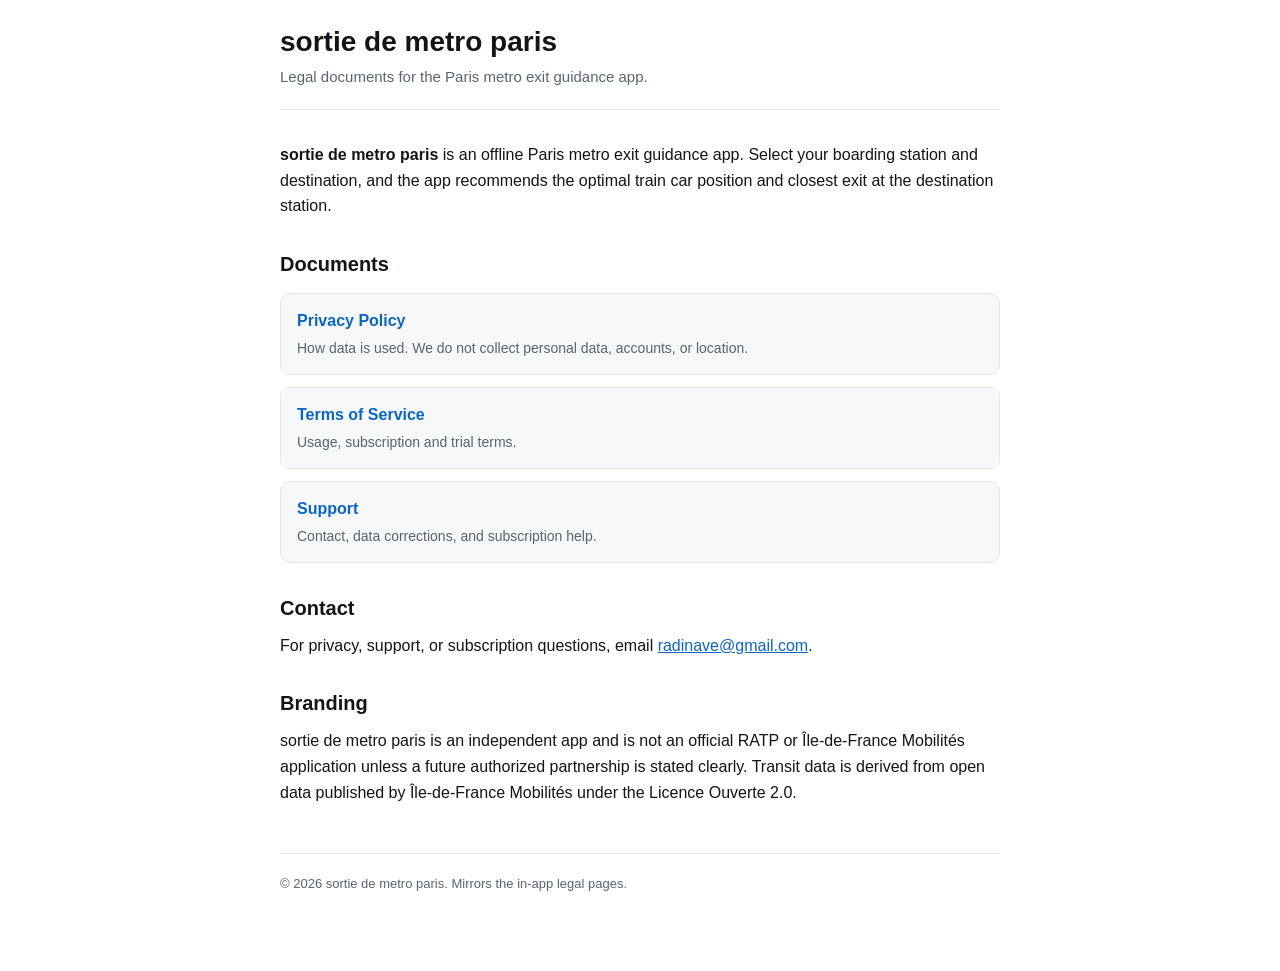
==== index.html @ 69dfb4b4 "Initial commit: static legal pages for sortie de metro paris Mirrors the in-app legal pages from app" ====
<!doctype html>
<html lang="en">
  <head>
    <meta charset="utf-8" />
    <meta name="viewport" content="width=device-width,initial-scale=1" />
    <title>sortie de metro paris — Legal</title>
    <link rel="stylesheet" href="style.css" />
  </head>
  <body>
    <main>
      <header>
        <h1>sortie de metro paris</h1>
        <p class="subtitle">Legal documents for the Paris metro exit guidance app.</p>
      </header>

      <p>
        <strong>sortie de metro paris</strong> is an offline Paris metro exit guidance app.
        Select your boarding station and destination, and the app recommends the optimal
        train car position and closest exit at the destination station.
      </p>

      <h2>Documents</h2>
      <ul class="nav">
        <li>
          <a href="privacy.html">Privacy Policy</a>
          <div class="desc">How data is used. We do not collect personal data, accounts, or location.</div>
        </li>
        <li>
          <a href="terms.html">Terms of Service</a>
          <div class="desc">Usage, subscription and trial terms.</div>
        </li>
        <li>
          <a href="support.html">Support</a>
          <div class="desc">Contact, data corrections, and subscription help.</div>
        </li>
      </ul>

      <h2>Contact</h2>
      <p>For privacy, support, or subscription questions, email
        <a href="mailto:radinave@gmail.com">radinave@gmail.com</a>.
      </p>

      <h2>Branding</h2>
      <p>
        sortie de metro paris is an independent app and is not an official RATP or
        Île-de-France Mobilités application unless a future authorized partnership is
        stated clearly. Transit data is derived from open data published by
        Île-de-France Mobilités under the Licence Ouverte 2.0.
      </p>

      <footer>
        <p>&copy; 2026 sortie de metro paris. Mirrors the in-app legal pages.</p>
      </footer>
    </main>
  </body>
</html>
---- style.css ----
:root {
  color-scheme: light dark;
  --bg: #ffffff;
  --fg: #111418;
  --muted: #5a6470;
  --accent: #0b66c2;
  --border: #e3e6eb;
  --card: #f6f8fa;
}
@media (prefers-color-scheme: dark) {
  :root {
    --bg: #0e1116;
    --fg: #e6e8eb;
    --muted: #9aa3ad;
    --accent: #6ab0ff;
    --border: #20262e;
    --card: #161a20;
  }
}
* { box-sizing: border-box; }
html, body { margin: 0; padding: 0; }
body {
  background: var(--bg);
  color: var(--fg);
  font: 16px/1.6 -apple-system, BlinkMacSystemFont, "Segoe UI", Roboto, "Helvetica Neue", Arial, sans-serif;
  padding: 24px 16px 64px;
}
main {
  max-width: 720px;
  margin: 0 auto;
}
header {
  border-bottom: 1px solid var(--border);
  margin-bottom: 32px;
  padding-bottom: 20px;
}
header .breadcrumb {
  font-size: 13px;
  color: var(--muted);
  margin-bottom: 8px;
}
header .breadcrumb a { color: var(--muted); text-decoration: none; }
header .breadcrumb a:hover { color: var(--accent); text-decoration: underline; }
h1 { font-size: 28px; line-height: 1.25; margin: 0 0 6px; font-weight: 700; }
.subtitle { color: var(--muted); font-size: 15px; margin: 0; }
h2 { font-size: 20px; line-height: 1.3; margin: 32px 0 12px; font-weight: 600; }
p { margin: 0 0 12px; }
a { color: var(--accent); }
ul.nav {
  list-style: none;
  padding: 0;
  margin: 16px 0 0;
  display: grid;
  gap: 12px;
}
ul.nav li {
  background: var(--card);
  border: 1px solid var(--border);
  border-radius: 10px;
  padding: 14px 16px;
}
ul.nav li a {
  text-decoration: none;
  font-weight: 600;
  font-size: 16px;
}
ul.nav li .desc {
  color: var(--muted);
  font-size: 14px;
  margin-top: 4px;
}
footer {
  margin-top: 48px;
  padding-top: 20px;
  border-top: 1px solid var(--border);
  color: var(--muted);
  font-size: 13px;
}
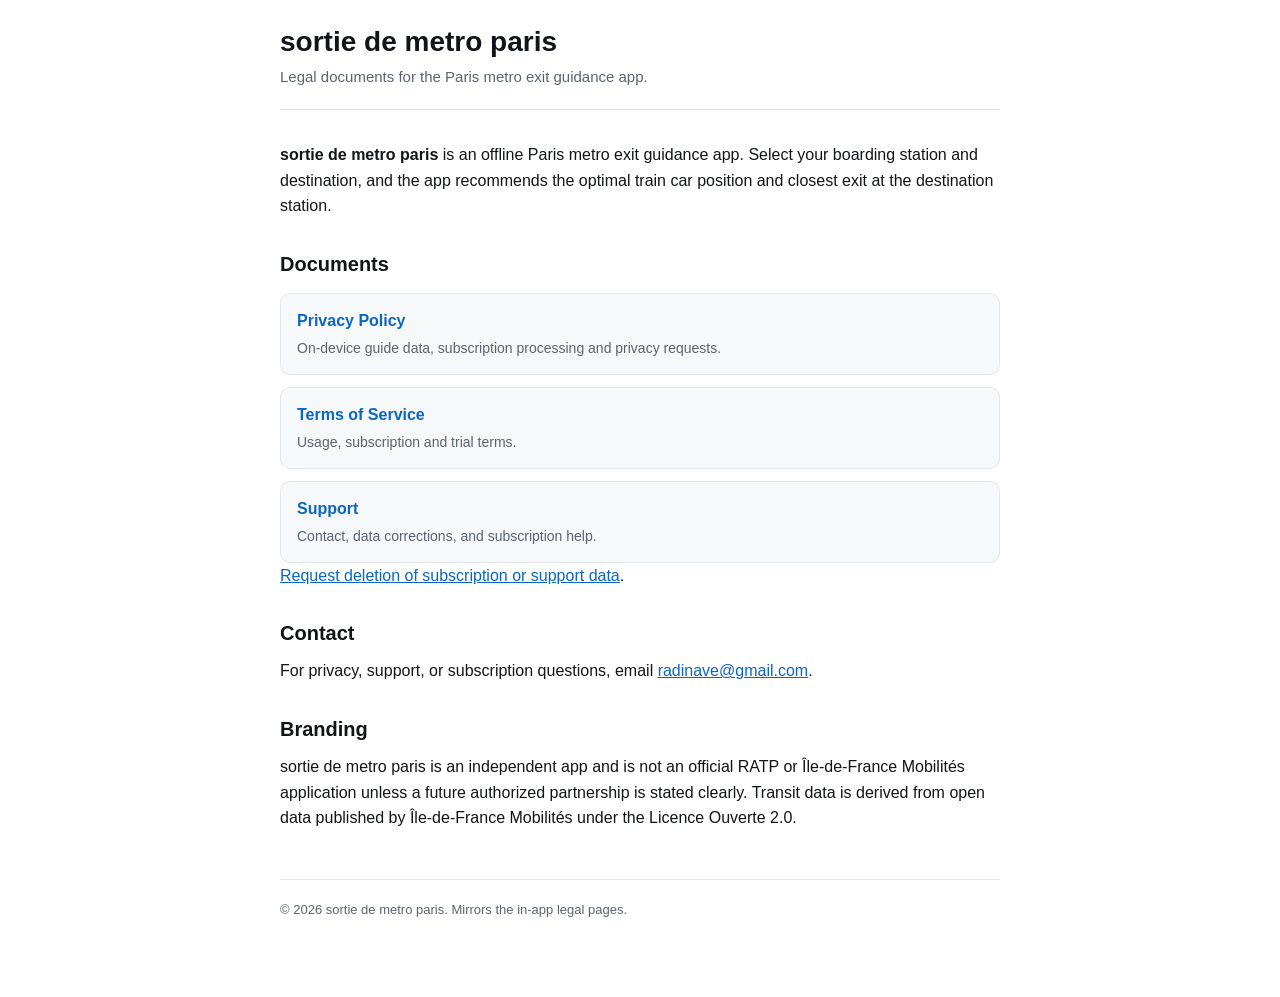
==== commit cc8db2e8: "Correct privacy disclosures and add data deletion page" ====
--- a/index.html
+++ b/index.html
@@ -1,56 +1,58 @@
-<!doctype html>
-<html lang="en">
-  <head>
-    <meta charset="utf-8" />
-    <meta name="viewport" content="width=device-width,initial-scale=1" />
-    <title>sortie de metro paris — Legal</title>
-    <link rel="stylesheet" href="style.css" />
-  </head>
-  <body>
-    <main>
-      <header>
-        <h1>sortie de metro paris</h1>
-        <p class="subtitle">Legal documents for the Paris metro exit guidance app.</p>
-      </header>
-
-      <p>
-        <strong>sortie de metro paris</strong> is an offline Paris metro exit guidance app.
-        Select your boarding station and destination, and the app recommends the optimal
-        train car position and closest exit at the destination station.
-      </p>
-
-      <h2>Documents</h2>
-      <ul class="nav">
-        <li>
-          <a href="privacy.html">Privacy Policy</a>
-          <div class="desc">How data is used. We do not collect personal data, accounts, or location.</div>
-        </li>
-        <li>
-          <a href="terms.html">Terms of Service</a>
-          <div class="desc">Usage, subscription and trial terms.</div>
-        </li>
-        <li>
-          <a href="support.html">Support</a>
-          <div class="desc">Contact, data corrections, and subscription help.</div>
-        </li>
+<!doctype html>
+<html lang="en">
+  <head>
+    <meta charset="utf-8" />
+    <meta name="viewport" content="width=device-width,initial-scale=1" />
+    <title>sortie de metro paris — Legal</title>
+    <link rel="stylesheet" href="style.css" />
+  </head>
+  <body>
+    <main>
+      <header>
+        <h1>sortie de metro paris</h1>
+        <p class="subtitle">Legal documents for the Paris metro exit guidance app.</p>
+      </header>
+
+      <p>
+        <strong>sortie de metro paris</strong> is an offline Paris metro exit guidance app.
+        Select your boarding station and destination, and the app recommends the optimal
+        train car position and closest exit at the destination station.
+      </p>
+
+      <h2>Documents</h2>
+      <ul class="nav">
+        <li>
+          <a href="privacy.html">Privacy Policy</a>
+          <div class="desc">On-device guide data, subscription processing and privacy requests.</div>
+        </li>
+        <li>
+          <a href="terms.html">Terms of Service</a>
+          <div class="desc">Usage, subscription and trial terms.</div>
+        </li>
+        <li>
+          <a href="support.html">Support</a>
+          <div class="desc">Contact, data corrections, and subscription help.</div>
+        </li>
       </ul>
 
-      <h2>Contact</h2>
-      <p>For privacy, support, or subscription questions, email
-        <a href="mailto:radinave@gmail.com">radinave@gmail.com</a>.
-      </p>
-
-      <h2>Branding</h2>
-      <p>
-        sortie de metro paris is an independent app and is not an official RATP or
-        Île-de-France Mobilités application unless a future authorized partnership is
-        stated clearly. Transit data is derived from open data published by
-        Île-de-France Mobilités under the Licence Ouverte 2.0.
-      </p>
-
-      <footer>
-        <p>&copy; 2026 sortie de metro paris. Mirrors the in-app legal pages.</p>
-      </footer>
-    </main>
-  </body>
-</html>
+      <p><a href="delete-data.html">Request deletion of subscription or support data</a>.</p>
+
+      <h2>Contact</h2>
+      <p>For privacy, support, or subscription questions, email
+        <a href="mailto:radinave@gmail.com">radinave@gmail.com</a>.
+      </p>
+
+      <h2>Branding</h2>
+      <p>
+        sortie de metro paris is an independent app and is not an official RATP or
+        Île-de-France Mobilités application unless a future authorized partnership is
+        stated clearly. Transit data is derived from open data published by
+        Île-de-France Mobilités under the Licence Ouverte 2.0.
+      </p>
+
+      <footer>
+        <p>&copy; 2026 sortie de metro paris. Mirrors the in-app legal pages.</p>
+      </footer>
+    </main>
+  </body>
+</html>
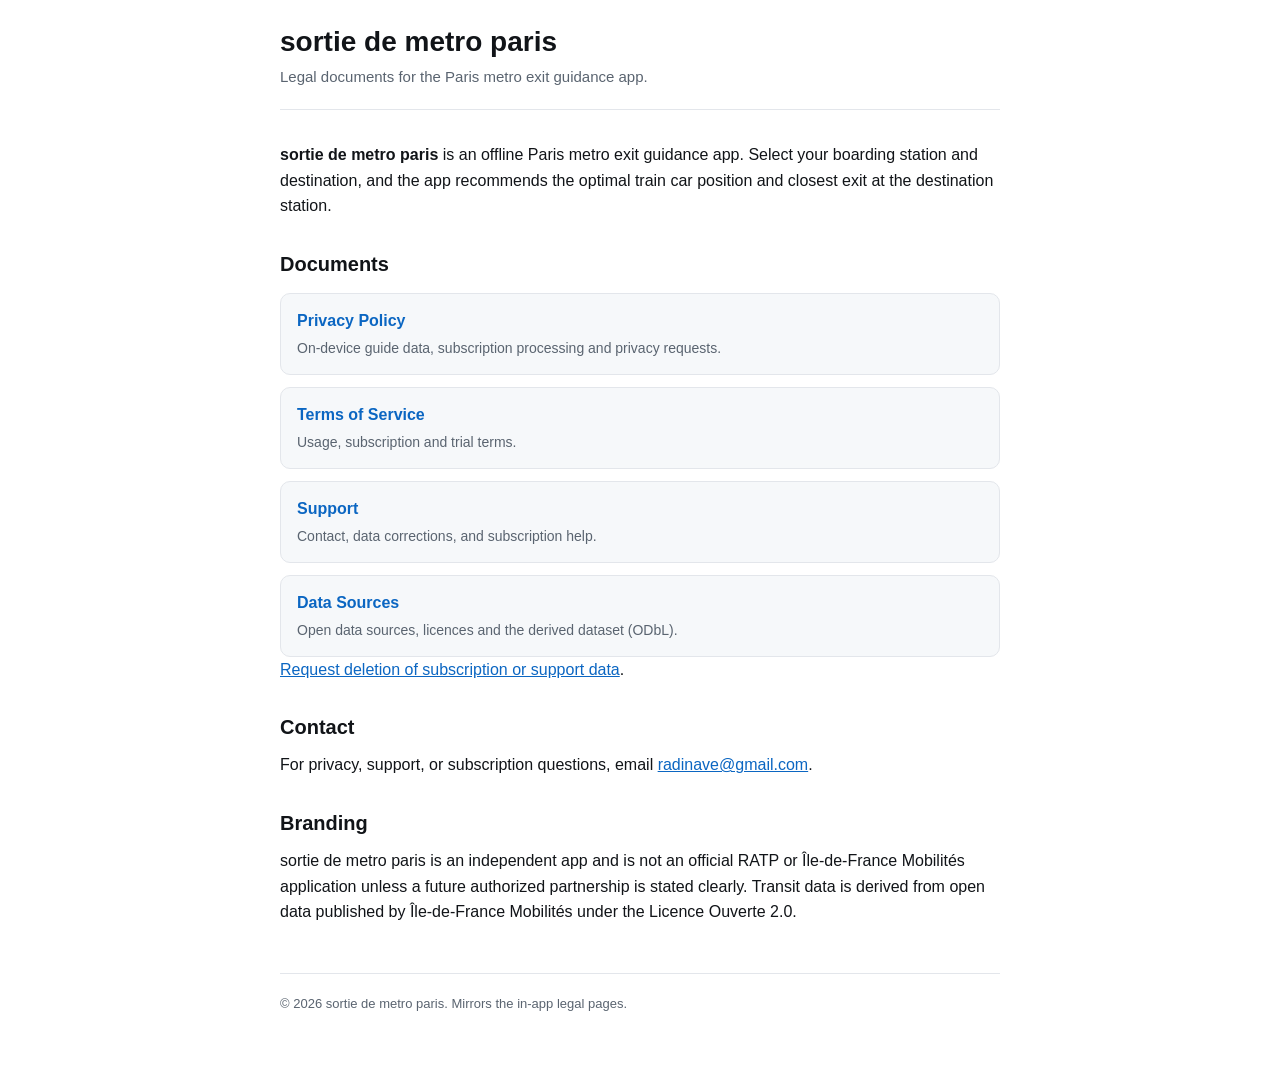
==== commit 8806a15d: "Add data sources page and publish the derived dataset under the ODbL Co-Authored-By: Claude Opus 5 <" ====
--- a/index.html
+++ b/index.html
@@ -33,6 +33,10 @@
           <a href="support.html">Support</a>
           <div class="desc">Contact, data corrections, and subscription help.</div>
         </li>
+        <li>
+          <a href="data.html">Data Sources</a>
+          <div class="desc">Open data sources, licences and the derived dataset (ODbL).</div>
+        </li>
       </ul>
 
       <p><a href="delete-data.html">Request deletion of subscription or support data</a>.</p>
